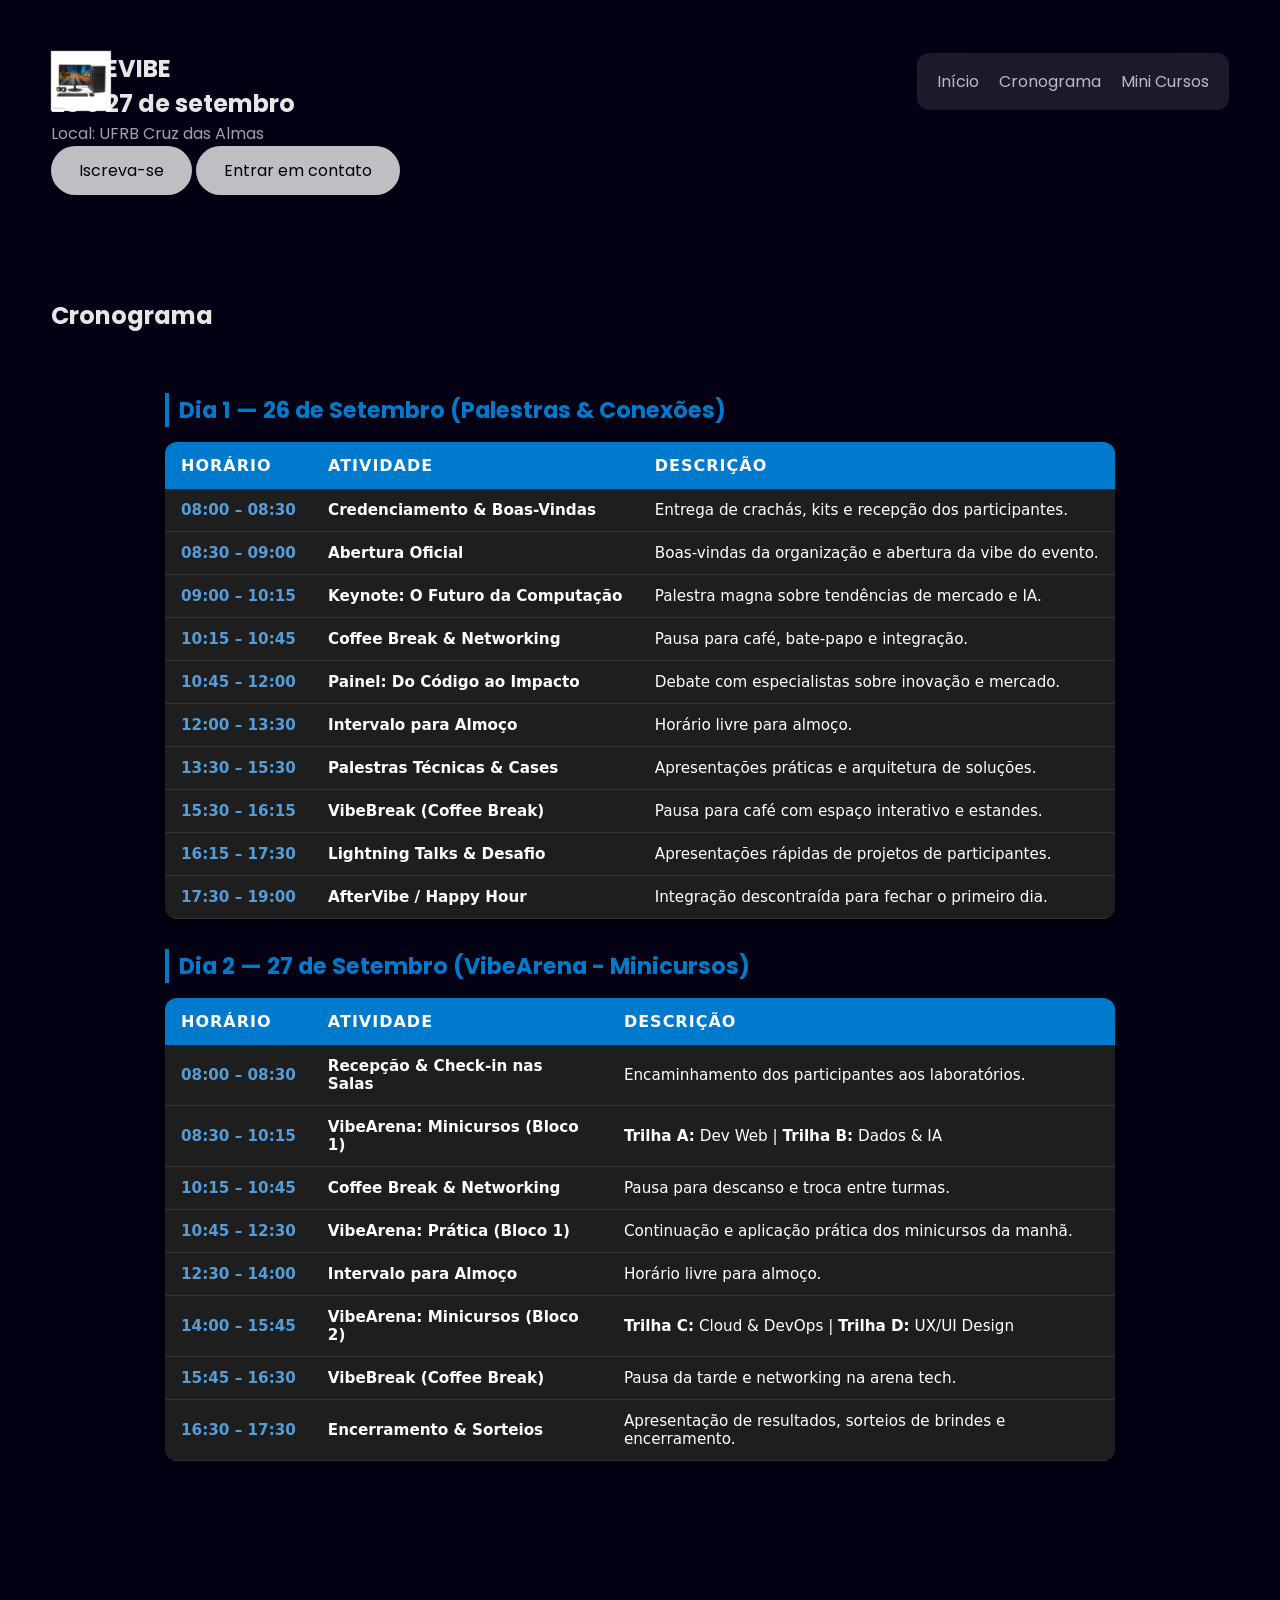
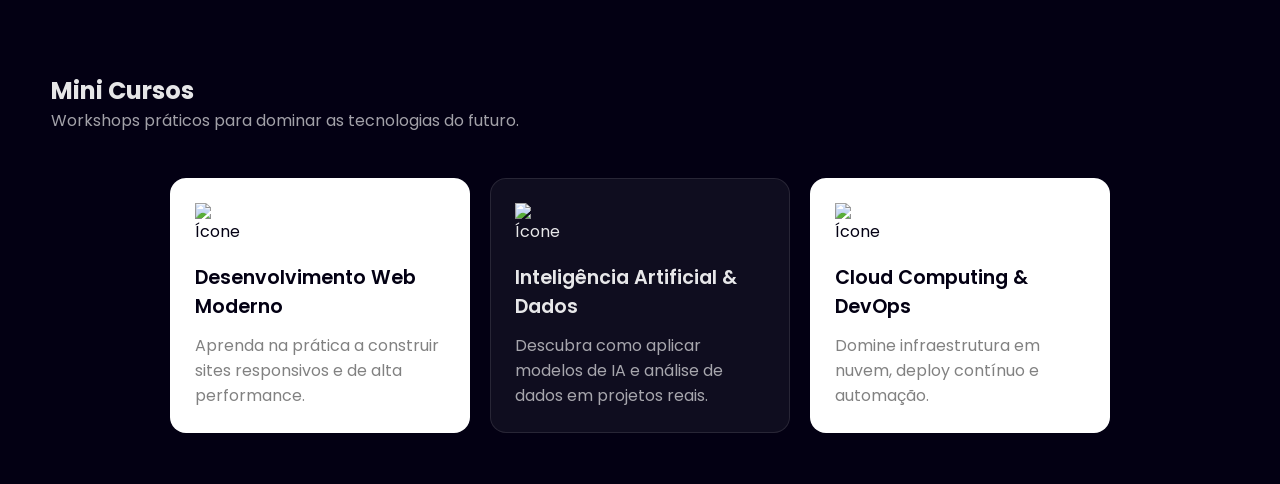
==== index.html @ 98fe429b "13/09" ====
<!DOCTYPE html>
<html lang="pt-BR">

<head>
    <meta charset="UTF-8">
    <meta name="viewport" content="width=device-width, initial-scale=1.0">
    <link rel="stylesheet" href="css/reset.css">
    <link rel="stylesheet" href="css/base.css">
    <link rel="stylesheet" href="css/components.css">
    <link rel="stylesheet" href="style.css">
    <link rel="preconnect" href="https://fonts.googleapis.com">
    <link rel="preconnect" href="https://fonts.gstatic.com" crossorigin>
    <link
        href="https://fonts.googleapis.com/css2?family=Poppins:ital,wght@0,100;0,200;0,300;0,400;0,500;0,600;0,700;0,800;0,900;1,100;1,200;1,300;1,400;1,500;1,600;1,700;1,800;1,900&display=swap"
        rel="stylesheet">
    <title>CodeVibe</title>
</head>

<body>
    <header>
        <img class="logotipo" src="assets/image1.png" alt="Logo do Site" width="70">
        <nav>
            <ul>
                <li><a href="#inicio">Início</a></li>
                <li><a href="#Cronograma">Cronograma</a></li>
                <li><a href="#MiniCursos">Mini Cursos</a></li>
            </ul>
        </nav>
    </header>

    <!-- SEÇÃO 1 -->
    <section class="secao1" id="inicio">
        <h2>CODEVIBE</h2>
        <div class="conteudoPrincipal">
            <h1>26 e 27 de setembro</h1>
            <p>Local: UFRB Cruz das Almas</p>
            <div class="divBotoes">
                <button class="botaoPrimario">Iscreva-se</button>
                <button class="botaoSecundario">Entrar em contato</button>
            </div>
        </div>
    </section>
<!-- SEÇÃO CRONOGRAMA -->
<section class="secao2" id="Cronograma">
  <h2 class="titulosecao">Cronograma</h2>

  <div class="cronograma-container">
    
    <!-- DIA 1 -->
    <h3 class="dia-titulo">Dia 1 — 26 de Setembro (Palestras & Conexões)</h3>
    <div class="tabela-container">
      <table class="tabela-cronograma">
        <thead>
          <tr>
            <th>Horário</th>
            <th>Atividade</th>
            <th>Descrição</th>
          </tr>
        </thead>
        <tbody>
          <tr>
            <td class="horario">08:00 – 08:30</td>
            <td class="destaque">Credenciamento & Boas-Vindas</td>
            <td>Entrega de crachás, kits e recepção dos participantes.</td>
          </tr>
          <tr>
            <td class="horario">08:30 – 09:00</td>
            <td class="destaque">Abertura Oficial</td>
            <td>Boas-vindas da organização e abertura da vibe do evento.</td>
          </tr>
          <tr>
            <td class="horario">09:00 – 10:15</td>
            <td class="destaque">Keynote: O Futuro da Computação</td>
            <td>Palestra magna sobre tendências de mercado e IA.</td>
          </tr>
          <tr class="destaque-break">
            <td class="horario">10:15 – 10:45</td>
            <td class="destaque">Coffee Break & Networking</td>
            <td>Pausa para café, bate-papo e integração.</td>
          </tr>
          <tr>
            <td class="horario">10:45 – 12:00</td>
            <td class="destaque">Painel: Do Código ao Impacto</td>
            <td>Debate com especialistas sobre inovação e mercado.</td>
          </tr>
          <tr>
            <td class="horario">12:00 – 13:30</td>
            <td class="destaque">Intervalo para Almoço</td>
            <td>Horário livre para almoço.</td>
          </tr>
          <tr>
            <td class="horario">13:30 – 15:30</td>
            <td class="destaque">Palestras Técnicas & Cases</td>
            <td>Apresentações práticas e arquitetura de soluções.</td>
          </tr>
          <tr class="destaque-break">
            <td class="horario">15:30 – 16:15</td>
            <td class="destaque">VibeBreak (Coffee Break)</td>
            <td>Pausa para café com espaço interativo e estandes.</td>
          </tr>
          <tr>
            <td class="horario">16:15 – 17:30</td>
            <td class="destaque">Lightning Talks & Desafio</td>
            <td>Apresentações rápidas de projetos de participantes.</td>
          </tr>
          <tr>
            <td class="horario">17:30 – 19:00</td>
            <td class="destaque">AfterVibe / Happy Hour</td>
            <td>Integração descontraída para fechar o primeiro dia.</td>
          </tr>
        </tbody>
      </table>
    </div>

    <!-- DIA 2 -->
    <h3 class="dia-titulo">Dia 2 — 27 de Setembro (VibeArena - Minicursos)</h3>
    <div class="tabela-container">
      <table class="tabela-cronograma">
        <thead>
          <tr>
            <th>Horário</th>
            <th>Atividade</th>
            <th>Descrição</th>
          </tr>
        </thead>
        <tbody>
          <tr>
            <td class="horario">08:00 – 08:30</td>
            <td class="destaque">Recepção & Check-in nas Salas</td>
            <td>Encaminhamento dos participantes aos laboratórios.</td>
          </tr>
          <tr>
            <td class="horario">08:30 – 10:15</td>
            <td class="destaque">VibeArena: Minicursos (Bloco 1)</td>
            <td><strong>Trilha A:</strong> Dev Web | <strong>Trilha B:</strong> Dados & IA</td>
          </tr>
          <tr class="destaque-break">
            <td class="horario">10:15 – 10:45</td>
            <td class="destaque">Coffee Break & Networking</td>
            <td>Pausa para descanso e troca entre turmas.</td>
          </tr>
          <tr>
            <td class="horario">10:45 – 12:30</td>
            <td class="destaque">VibeArena: Prática (Bloco 1)</td>
            <td>Continuação e aplicação prática dos minicursos da manhã.</td>
          </tr>
          <tr>
            <td class="horario">12:30 – 14:00</td>
            <td class="destaque">Intervalo para Almoço</td>
            <td>Horário livre para almoço.</td>
          </tr>
          <tr>
            <td class="horario">14:00 – 15:45</td>
            <td class="destaque">VibeArena: Minicursos (Bloco 2)</td>
            <td><strong>Trilha C:</strong> Cloud & DevOps | <strong>Trilha D:</strong> UX/UI Design</td>
          </tr>
          <tr class="destaque-break">
            <td class="horario">15:45 – 16:30</td>
            <td class="destaque">VibeBreak (Coffee Break)</td>
            <td>Pausa da tarde e networking na arena tech.</td>
          </tr>
          <tr>
            <td class="horario">16:30 – 17:30</td>
            <td class="destaque">Encerramento & Sorteios</td>
            <td>Apresentação de resultados, sorteios de brindes e encerramento.</td>
          </tr>
        </tbody>
      </table>
    </div>

  </div>
</section>

  </div>
  <br>
  <br>
</section>
   <!-- SEÇÃO MINICURSOS (VIBEARENA) -->
<section class="secao2" id="MiniCursos">
  <h2 class="titulosecao">Mini Cursos</h2>
  <p class="subtitulo">Workshops práticos para dominar as tecnologias do futuro.</p>

  <div class="divCards">
    
    <!-- CARD 1 -->
    <div class="card branco">
      <img src="assets/social media 1.png" alt="Ícone">
      <h3>Desenvolvimento Web Moderno</h3>
      <p>Aprenda na prática a construir sites responsivos e de alta performance.</p>
    </div>

    <!-- CARD 2 -->
    <div class="card">
      <img src="assets/social media 2.png" alt="Ícone">
      <h3>Inteligência Artificial & Dados</h3>
      <p>Descubra como aplicar modelos de IA e análise de dados em projetos reais.</p>
    </div>

    <!-- CARD 3 -->
    <div class="card branco">
      <img src="assets/social media 3.png" alt="Ícone">
      <h3>Cloud Computing & DevOps</h3>
      <p>Domine infraestrutura em nuvem, deploy contínuo e automação.</p>
    </div>

  </div>
</section>

</body>

</html>
---- style.css ----
*{
    padding: 0;
    margin: 0;
    box-sizing: border-box;
}

html{
    scroll-behavior: smooth;
}

body{
    background-color: #030013;
    color: rgba(255, 255, 255, 0.9);
    font-family: "Poppins";
}

button {
    display: inline-flex;
    justify-content: center;
    align-items: center;
    padding: 12px 28px; 
    
    font-family: "Poppins", sans-serif;
    font-size: 16px;
    border-radius: 40px;
    border: none;
    outline: none;
    cursor: pointer;
    opacity: .8;
    transition: all .3s;
}

button:hover {
    opacity: 1;
}

p{
    opacity: .7;
}
a{
    color: white;
    opacity: .7;
    transition: all .3s;
    text-decoration: none;

    &:hover{
        opacity: 1;
    }
}

header{
    width: 100%;
    display: flex;
    padding: 4%;
    justify-content: space-between;
    align-items: center;
    position: fixed;
    z-index: 99;
    
    ul{
        display: flex;
        gap: 20px;
        list-style-type: none;
        background-color: rgba(255, 255, 255, 0.1);
        padding: 16px 20px;
        border-radius: 12px;
        backdrop-filter: blur(20px);
    }
}

.logotipo{
    width: 60px;
}

section{
    width: 100%;
    display: flex;
    flex-direction: column;
    padding: 4%;
}

/* ESTILOS DO CRONOGRAMA*/

.cronograma-container {
  width: 100%;
  max-width: 950px;
  margin: 30px auto;
}

.dia-titulo {
  color: #007acc;
  font-size: 1.4rem;
  margin-top: 30px;
  margin-bottom: 15px;
  border-left: 4px solid #007acc;
  padding-left: 10px;
}

.tabela-container {
  width: 100%;
  overflow-x: auto;
  box-shadow: 0 4px 15px rgba(0, 0, 0, 0.4);
  border-radius: 12px;
  margin-bottom: 30px;
}

.tabela-cronograma {
  width: 100%;
  border-collapse: collapse;
  background-color: #1e1e1e;
  color: #ffffff;
  font-family: system-ui, -apple-system, sans-serif;
  text-align: left;
}

.tabela-cronograma th {
  background-color: #007acc;
  color: #ffffff;
  padding: 14px 16px;
  font-size: 1rem;
  text-transform: uppercase;
  letter-spacing: 1px;
}

.tabela-cronograma td {
  padding: 12px 16px;
  border-bottom: 1px solid #333333;
  font-size: 0.95rem;
}

.tabela-cronograma tbody tr:hover {
  background-color: #2a2d2e;
}

.tabela-cronograma .horario {
  font-weight: bold;
  color: #569cd6;
  white-space: nowrap;
}

.tabela-cronograma .destaque {
  font-weight: 600;
}

/* ==========================================
   ESTILOS DOS CARDS (MINICURSOS / VIBEARENA)
   ========================================== */

.subtitulo {
  margin-bottom: 25px;
  font-size: 1rem;
}

.divCards {
  display: flex;
  flex-wrap: wrap;
  gap: 20px;
  justify-content: center;
  margin-top: 20px;
}

/* Card Escuro (padrão) */
.card {
  background-color: rgba(255, 255, 255, 0.05);
  border: 1px solid rgba(255, 255, 255, 0.1);
  border-radius: 16px;
  padding: 24px;
  width: 100%;
  max-width: 300px;
  display: flex;
  flex-direction: column;
  align-items: flex-start;
  gap: 12px;
  transition: transform 0.3s ease, box-shadow 0.3s ease;
}

/* Card Branco (estilo alternado da sua imagem) */
.card.branco {
  background-color: #ffffff;
  color: #030013;
}

.card.branco p {
  color: rgba(0, 0, 0, 0.7);
}

/* Efeito ao passar o mouse */
.card:hover {
  transform: translateY(-5px);
  box-shadow: 0 8px 20px rgba(0, 0, 0, 0.4);
}

.card img {
  width: 48px;
  height: 48px;
  object-fit: contain;
}

.card h3 {
  font-size: 1.2rem;
  font-weight: 600;
}
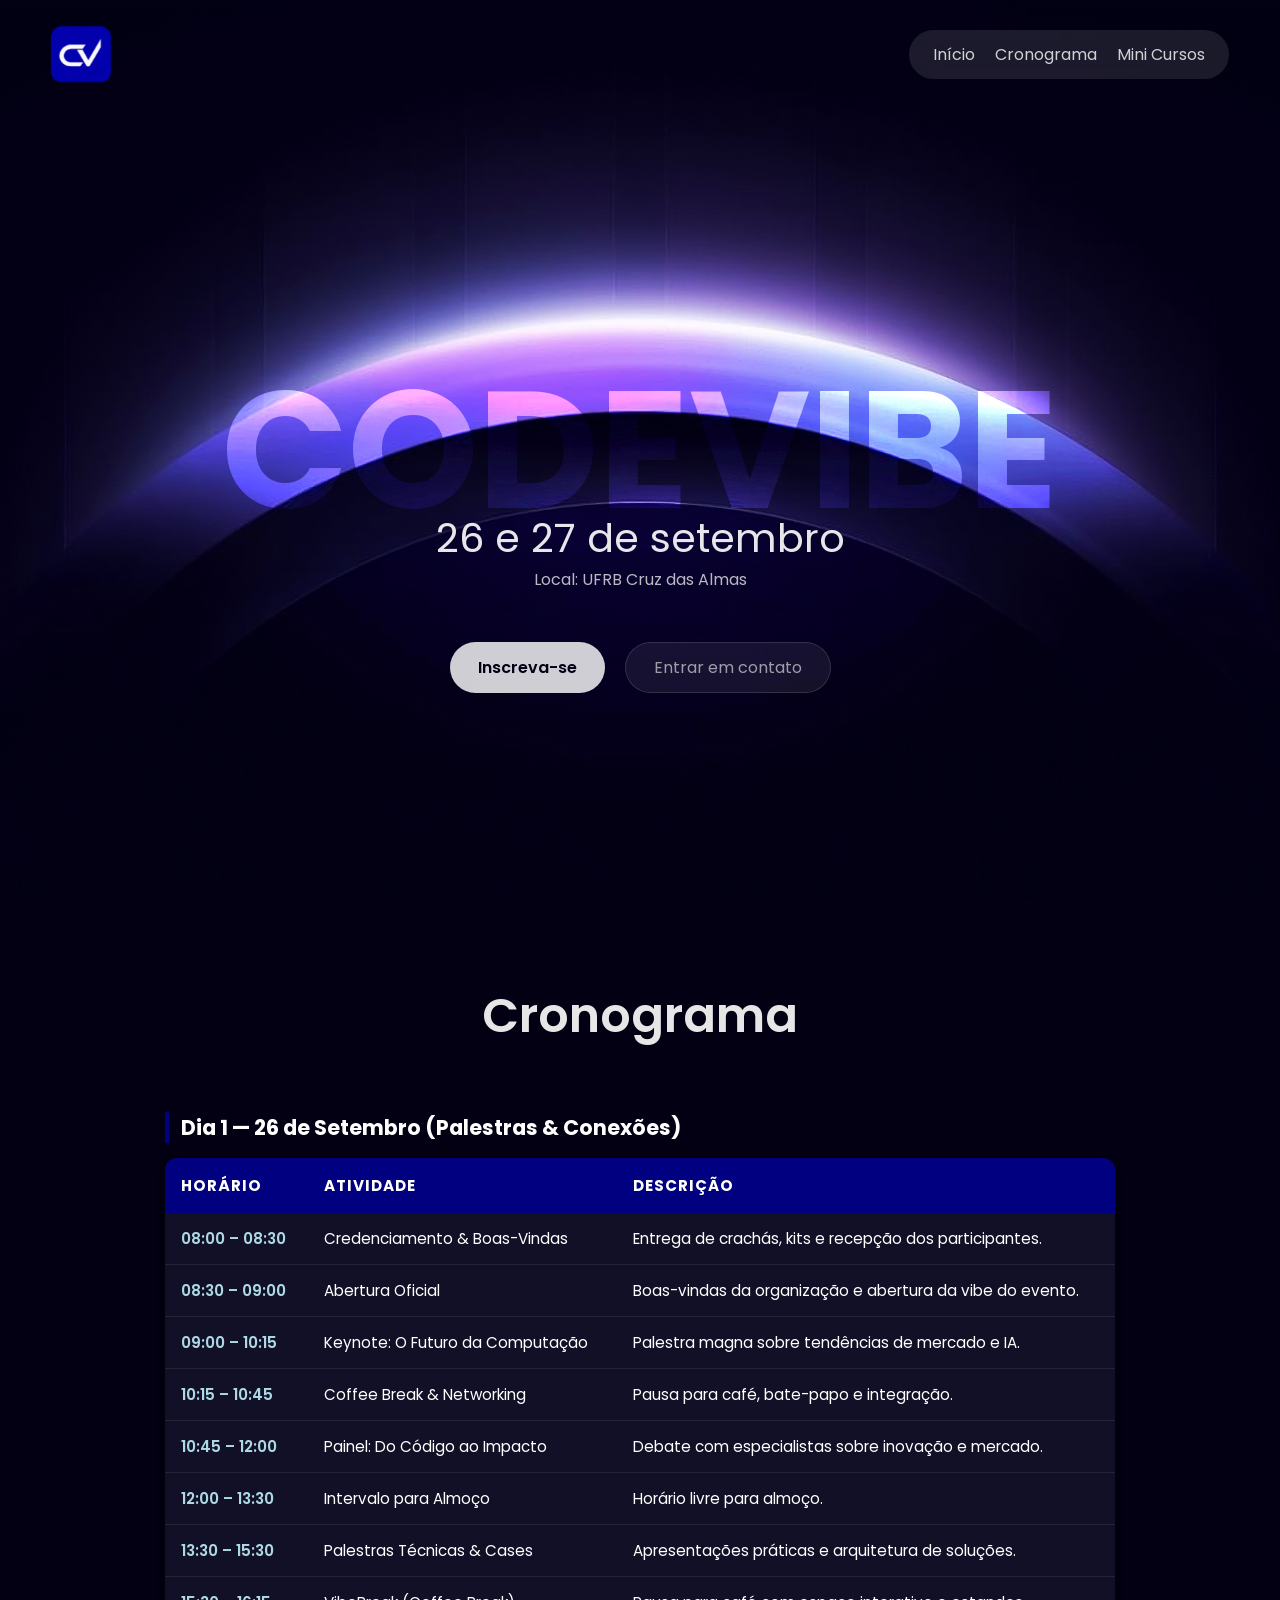
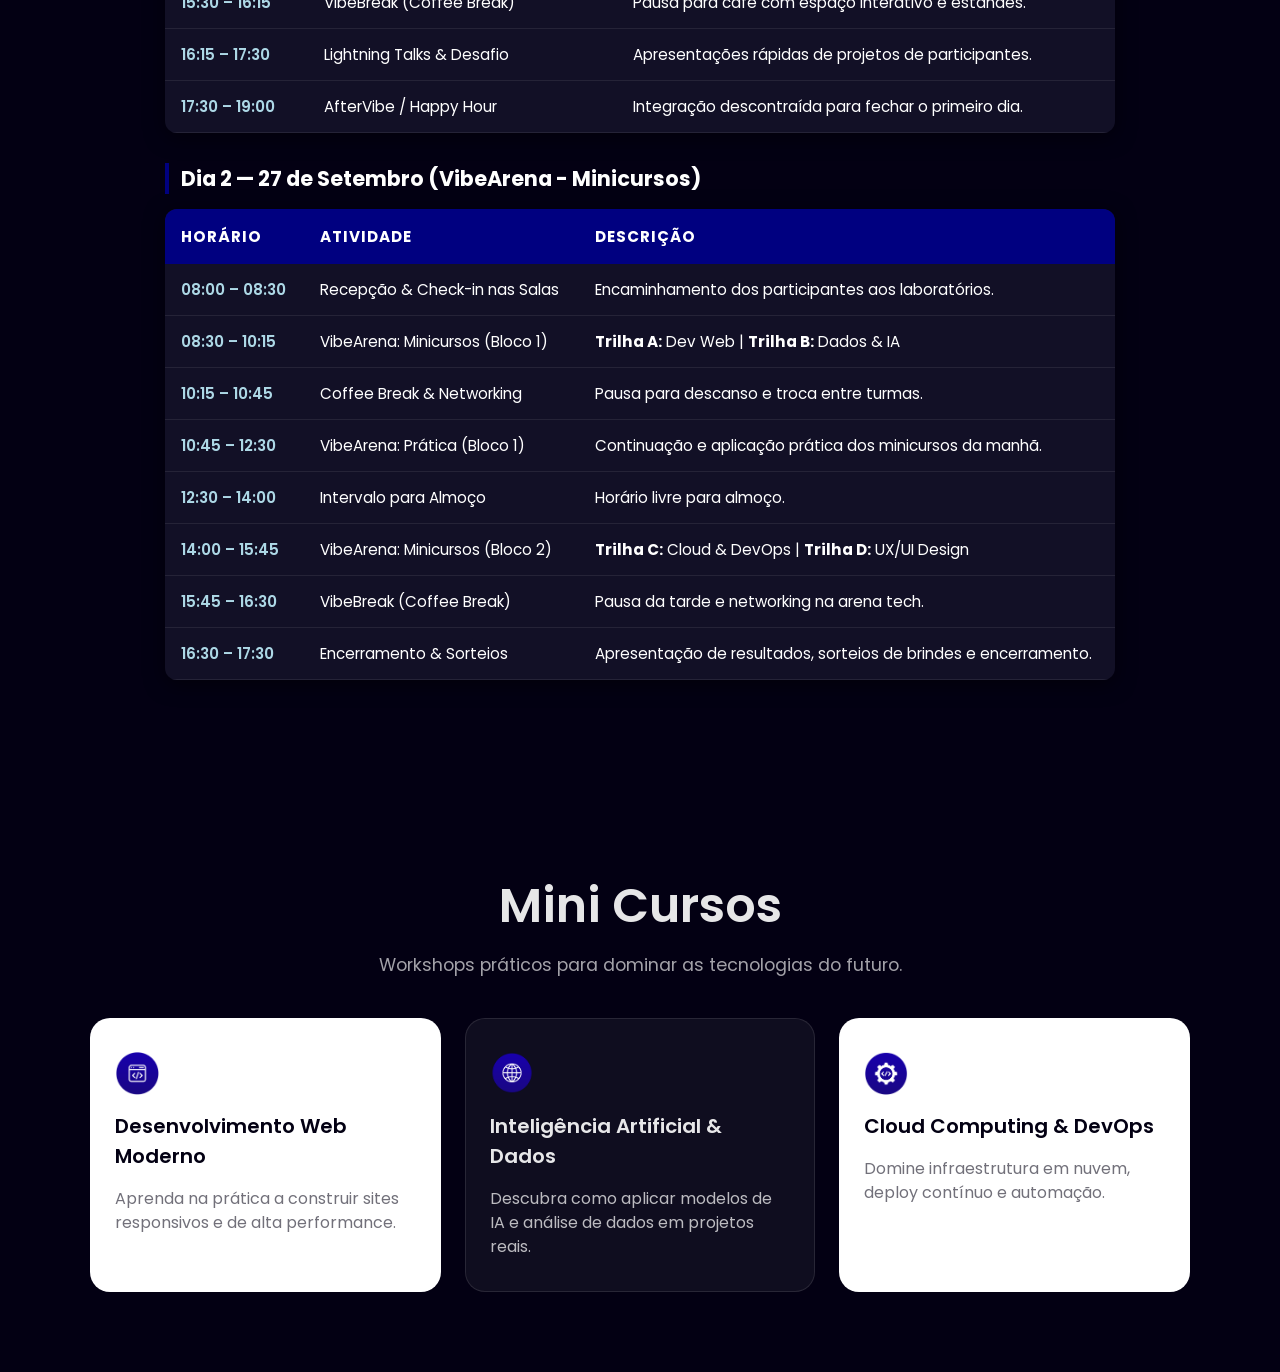
==== commit 9f5a9feb: "15/09" ====
--- a/index.html
+++ b/index.html
@@ -2,210 +2,206 @@
 <html lang="pt-BR">
 
 <head>
-    <meta charset="UTF-8">
-    <meta name="viewport" content="width=device-width, initial-scale=1.0">
-    <link rel="stylesheet" href="css/reset.css">
-    <link rel="stylesheet" href="css/base.css">
-    <link rel="stylesheet" href="css/components.css">
-    <link rel="stylesheet" href="style.css">
-    <link rel="preconnect" href="https://fonts.googleapis.com">
-    <link rel="preconnect" href="https://fonts.gstatic.com" crossorigin>
-    <link
-        href="https://fonts.googleapis.com/css2?family=Poppins:ital,wght@0,100;0,200;0,300;0,400;0,500;0,600;0,700;0,800;0,900;1,100;1,200;1,300;1,400;1,500;1,600;1,700;1,800;1,900&display=swap"
-        rel="stylesheet">
-    <title>CodeVibe</title>
+  <meta charset="UTF-8">
+  <meta name="viewport" content="width=device-width, initial-scale=1.0">
+  <title>CodeVibe</title>
+  
+  <!-- Fontes -->
+  <link rel="preconnect" href="https://fonts.googleapis.com">
+  <link rel="preconnect" href="https://fonts.gstatic.com" crossorigin>
+  <link href="https://fonts.googleapis.com/css2?family=Poppins:wght@300;400;500;600;700&display=swap" rel="stylesheet">
+  
+  <!-- Estilos CSS -->
+  <link rel="stylesheet" href="css/reset.css">
+  <link rel="stylesheet" href="css/base.css">
+  <link rel="stylesheet" href="css/components.css">
+  <link rel="stylesheet" href="style.css">
 </head>
 
 <body>
-    <header>
-        <img class="logotipo" src="assets/image1.png" alt="Logo do Site" width="70">
-        <nav>
-            <ul>
-                <li><a href="#inicio">Início</a></li>
-                <li><a href="#Cronograma">Cronograma</a></li>
-                <li><a href="#MiniCursos">Mini Cursos</a></li>
-            </ul>
-        </nav>
-    </header>
-
-    <!-- SEÇÃO 1 -->
-    <section class="secao1" id="inicio">
-        <h2>CODEVIBE</h2>
-        <div class="conteudoPrincipal">
-            <h1>26 e 27 de setembro</h1>
-            <p>Local: UFRB Cruz das Almas</p>
-            <div class="divBotoes">
-                <button class="botaoPrimario">Iscreva-se</button>
-                <button class="botaoSecundario">Entrar em contato</button>
-            </div>
-        </div>
-    </section>
-<!-- SEÇÃO CRONOGRAMA -->
-<section class="secao2" id="Cronograma">
-  <h2 class="titulosecao">Cronograma</h2>
-
-  <div class="cronograma-container">
-    
-    <!-- DIA 1 -->
-    <h3 class="dia-titulo">Dia 1 — 26 de Setembro (Palestras & Conexões)</h3>
-    <div class="tabela-container">
-      <table class="tabela-cronograma">
-        <thead>
-          <tr>
-            <th>Horário</th>
-            <th>Atividade</th>
-            <th>Descrição</th>
-          </tr>
-        </thead>
-        <tbody>
-          <tr>
-            <td class="horario">08:00 – 08:30</td>
-            <td class="destaque">Credenciamento & Boas-Vindas</td>
-            <td>Entrega de crachás, kits e recepção dos participantes.</td>
-          </tr>
-          <tr>
-            <td class="horario">08:30 – 09:00</td>
-            <td class="destaque">Abertura Oficial</td>
-            <td>Boas-vindas da organização e abertura da vibe do evento.</td>
-          </tr>
-          <tr>
-            <td class="horario">09:00 – 10:15</td>
-            <td class="destaque">Keynote: O Futuro da Computação</td>
-            <td>Palestra magna sobre tendências de mercado e IA.</td>
-          </tr>
-          <tr class="destaque-break">
-            <td class="horario">10:15 – 10:45</td>
-            <td class="destaque">Coffee Break & Networking</td>
-            <td>Pausa para café, bate-papo e integração.</td>
-          </tr>
-          <tr>
-            <td class="horario">10:45 – 12:00</td>
-            <td class="destaque">Painel: Do Código ao Impacto</td>
-            <td>Debate com especialistas sobre inovação e mercado.</td>
-          </tr>
-          <tr>
-            <td class="horario">12:00 – 13:30</td>
-            <td class="destaque">Intervalo para Almoço</td>
-            <td>Horário livre para almoço.</td>
-          </tr>
-          <tr>
-            <td class="horario">13:30 – 15:30</td>
-            <td class="destaque">Palestras Técnicas & Cases</td>
-            <td>Apresentações práticas e arquitetura de soluções.</td>
-          </tr>
-          <tr class="destaque-break">
-            <td class="horario">15:30 – 16:15</td>
-            <td class="destaque">VibeBreak (Coffee Break)</td>
-            <td>Pausa para café com espaço interativo e estandes.</td>
-          </tr>
-          <tr>
-            <td class="horario">16:15 – 17:30</td>
-            <td class="destaque">Lightning Talks & Desafio</td>
-            <td>Apresentações rápidas de projetos de participantes.</td>
-          </tr>
-          <tr>
-            <td class="horario">17:30 – 19:00</td>
-            <td class="destaque">AfterVibe / Happy Hour</td>
-            <td>Integração descontraída para fechar o primeiro dia.</td>
-          </tr>
-        </tbody>
-      </table>
+  <header>
+    <img class="logotipo" src="assets/logo.png" alt="Logo do Site">
+    <nav>
+      <ul>
+        <li><a href="#inicio">Início</a></li>
+        <li><a href="#Cronograma">Cronograma</a></li>
+        <li><a href="#MiniCursos">Mini Cursos</a></li>
+      </ul>
+    </nav>
+  </header>
+
+  <!-- SEÇÃO 1: HERO -->
+  <section class="secao1" id="inicio">
+    <h2>CODEVIBE</h2>
+    <div class="conteudoPrincipal">
+      <h1>26 e 27 de setembro</h1>
+      <p>Local: UFRB Cruz das Almas</p>
+      <div class="divBotoes">
+        <button class="botaoPrimario">Inscreva-se</button>
+        <a href="https://wa.me/5575981817921?text=Ol%C3%A1%2C%20quero%20saber%20mais%20informa%C3%A7%C3%B5es%20do%20evento%20CodeVibe." target="_blank">
+  <button class="botaoSecundario">Entrar em contato</button>
+</a>
+      </div>
     </div>
-
-    <!-- DIA 2 -->
-    <h3 class="dia-titulo">Dia 2 — 27 de Setembro (VibeArena - Minicursos)</h3>
-    <div class="tabela-container">
-      <table class="tabela-cronograma">
-        <thead>
-          <tr>
-            <th>Horário</th>
-            <th>Atividade</th>
-            <th>Descrição</th>
-          </tr>
-        </thead>
-        <tbody>
-          <tr>
-            <td class="horario">08:00 – 08:30</td>
-            <td class="destaque">Recepção & Check-in nas Salas</td>
-            <td>Encaminhamento dos participantes aos laboratórios.</td>
-          </tr>
-          <tr>
-            <td class="horario">08:30 – 10:15</td>
-            <td class="destaque">VibeArena: Minicursos (Bloco 1)</td>
-            <td><strong>Trilha A:</strong> Dev Web | <strong>Trilha B:</strong> Dados & IA</td>
-          </tr>
-          <tr class="destaque-break">
-            <td class="horario">10:15 – 10:45</td>
-            <td class="destaque">Coffee Break & Networking</td>
-            <td>Pausa para descanso e troca entre turmas.</td>
-          </tr>
-          <tr>
-            <td class="horario">10:45 – 12:30</td>
-            <td class="destaque">VibeArena: Prática (Bloco 1)</td>
-            <td>Continuação e aplicação prática dos minicursos da manhã.</td>
-          </tr>
-          <tr>
-            <td class="horario">12:30 – 14:00</td>
-            <td class="destaque">Intervalo para Almoço</td>
-            <td>Horário livre para almoço.</td>
-          </tr>
-          <tr>
-            <td class="horario">14:00 – 15:45</td>
-            <td class="destaque">VibeArena: Minicursos (Bloco 2)</td>
-            <td><strong>Trilha C:</strong> Cloud & DevOps | <strong>Trilha D:</strong> UX/UI Design</td>
-          </tr>
-          <tr class="destaque-break">
-            <td class="horario">15:45 – 16:30</td>
-            <td class="destaque">VibeBreak (Coffee Break)</td>
-            <td>Pausa da tarde e networking na arena tech.</td>
-          </tr>
-          <tr>
-            <td class="horario">16:30 – 17:30</td>
-            <td class="destaque">Encerramento & Sorteios</td>
-            <td>Apresentação de resultados, sorteios de brindes e encerramento.</td>
-          </tr>
-        </tbody>
-      </table>
+  </section>
+
+  <!-- SEÇÃO 2: CRONOGRAMA -->
+  <section class="secao2" id="Cronograma">
+    <h2 class="titulosecao">Cronograma</h2>
+
+    <div class="cronograma-container">
+      <!-- DIA 1 -->
+      <h3 class="dia-titulo">Dia 1 — 26 de Setembro (Palestras & Conexões)</h3>
+      <div class="tabela-container">
+        <table class="tabela-cronograma">
+          <thead>
+            <tr>
+              <th>Horário</th>
+              <th>Atividade</th>
+              <th>Descrição</th>
+            </tr>
+          </thead>
+          <tbody>
+            <tr>
+              <td class="horario">08:00 – 08:30</td>
+              <td class="destaque">Credenciamento & Boas-Vindas</td>
+              <td>Entrega de crachás, kits e recepção dos participantes.</td>
+            </tr>
+            <tr>
+              <td class="horario">08:30 – 09:00</td>
+              <td class="destaque">Abertura Oficial</td>
+              <td>Boas-vindas da organização e abertura da vibe do evento.</td>
+            </tr>
+            <tr>
+              <td class="horario">09:00 – 10:15</td>
+              <td class="destaque">Keynote: O Futuro da Computação</td>
+              <td>Palestra magna sobre tendências de mercado e IA.</td>
+            </tr>
+            <tr class="destaque-break">
+              <td class="horario">10:15 – 10:45</td>
+              <td class="destaque">Coffee Break & Networking</td>
+              <td>Pausa para café, bate-papo e integração.</td>
+            </tr>
+            <tr>
+              <td class="horario">10:45 – 12:00</td>
+              <td class="destaque">Painel: Do Código ao Impacto</td>
+              <td>Debate com especialistas sobre inovação e mercado.</td>
+            </tr>
+            <tr>
+              <td class="horario">12:00 – 13:30</td>
+              <td class="destaque">Intervalo para Almoço</td>
+              <td>Horário livre para almoço.</td>
+            </tr>
+            <tr>
+              <td class="horario">13:30 – 15:30</td>
+              <td class="destaque">Palestras Técnicas & Cases</td>
+              <td>Apresentações práticas e arquitetura de soluções.</td>
+            </tr>
+            <tr class="destaque-break">
+              <td class="horario">15:30 – 16:15</td>
+              <td class="destaque">VibeBreak (Coffee Break)</td>
+              <td>Pausa para café com espaço interativo e estandes.</td>
+            </tr>
+            <tr>
+              <td class="horario">16:15 – 17:30</td>
+              <td class="destaque">Lightning Talks & Desafio</td>
+              <td>Apresentações rápidas de projetos de participantes.</td>
+            </tr>
+            <tr>
+              <td class="horario">17:30 – 19:00</td>
+              <td class="destaque">AfterVibe / Happy Hour</td>
+              <td>Integração descontraída para fechar o primeiro dia.</td>
+            </tr>
+          </tbody>
+        </table>
+      </div>
+
+      <!-- DIA 2 -->
+      <h3 class="dia-titulo">Dia 2 — 27 de Setembro (VibeArena - Minicursos)</h3>
+      <div class="tabela-container">
+        <table class="tabela-cronograma">
+          <thead>
+            <tr>
+              <th>Horário</th>
+              <th>Atividade</th>
+              <th>Descrição</th>
+            </tr>
+          </thead>
+          <tbody>
+            <tr>
+              <td class="horario">08:00 – 08:30</td>
+              <td class="destaque">Recepção & Check-in nas Salas</td>
+              <td>Encaminhamento dos participantes aos laboratórios.</td>
+            </tr>
+            <tr>
+              <td class="horario">08:30 – 10:15</td>
+              <td class="destaque">VibeArena: Minicursos (Bloco 1)</td>
+              <td><strong>Trilha A:</strong> Dev Web | <strong>Trilha B:</strong> Dados & IA</td>
+            </tr>
+            <tr class="destaque-break">
+              <td class="horario">10:15 – 10:45</td>
+              <td class="destaque">Coffee Break & Networking</td>
+              <td>Pausa para descanso e troca entre turmas.</td>
+            </tr>
+            <tr>
+              <td class="horario">10:45 – 12:30</td>
+              <td class="destaque">VibeArena: Prática (Bloco 1)</td>
+              <td>Continuação e aplicação prática dos minicursos da manhã.</td>
+            </tr>
+            <tr>
+              <td class="horario">12:30 – 14:00</td>
+              <td class="destaque">Intervalo para Almoço</td>
+              <td>Horário livre para almoço.</td>
+            </tr>
+            <tr>
+              <td class="horario">14:00 – 15:45</td>
+              <td class="destaque">VibeArena: Minicursos (Bloco 2)</td>
+              <td><strong>Trilha C:</strong> Cloud & DevOps | <strong>Trilha D:</strong> UX/UI Design</td>
+            </tr>
+            <tr class="destaque-break">
+              <td class="horario">15:45 – 16:30</td>
+              <td class="destaque">VibeBreak (Coffee Break)</td>
+              <td>Pausa da tarde e networking na arena tech.</td>
+            </tr>
+            <tr>
+              <td class="horario">16:30 – 17:30</td>
+              <td class="destaque">Encerramento & Sorteios</td>
+              <td>Apresentação de resultados, sorteios de brindes e encerramento.</td>
+            </tr>
+          </tbody>
+        </table>
+      </div>
     </div>
-
-  </div>
-</section>
-
-  </div>
-  <br>
-  <br>
-</section>
-   <!-- SEÇÃO MINICURSOS (VIBEARENA) -->
-<section class="secao2" id="MiniCursos">
-  <h2 class="titulosecao">Mini Cursos</h2>
-  <p class="subtitulo">Workshops práticos para dominar as tecnologias do futuro.</p>
-
-  <div class="divCards">
-    
-    <!-- CARD 1 -->
-    <div class="card branco">
-      <img src="assets/social media 1.png" alt="Ícone">
-      <h3>Desenvolvimento Web Moderno</h3>
-      <p>Aprenda na prática a construir sites responsivos e de alta performance.</p>
+  </section>
+
+  <!-- SEÇÃO 3: MINICURSOS (VIBEARENA) -->
+  <section class="secao2" id="MiniCursos">
+    <h2 class="titulosecao">Mini Cursos</h2>
+    <p class="subtitulo">Workshops práticos para dominar as tecnologias do futuro.</p>
+
+    <div class="divCards">
+      <!-- CARD 1 -->
+      <div class="card branco">
+        <img src="assets/minicurso1.png" alt="Ícone">
+        <h3>Desenvolvimento Web Moderno</h3>
+        <p>Aprenda na prática a construir sites responsivos e de alta performance.</p>
+      </div>
+
+      <!-- CARD 2 -->
+      <div class="card">
+        <img src="assets/minicurso2.png" alt="Ícone">
+        <h3>Inteligência Artificial & Dados</h3>
+        <p>Descubra como aplicar modelos de IA e análise de dados em projetos reais.</p>
+      </div>
+
+      <!-- CARD 3 -->
+      <div class="card branco">
+        <img src="assets/minicurso3.png" alt="Ícone">
+        <h3>Cloud Computing & DevOps</h3>
+        <p>Domine infraestrutura em nuvem, deploy contínuo e automação.</p>
+      </div>
     </div>
-
-    <!-- CARD 2 -->
-    <div class="card">
-      <img src="assets/social media 2.png" alt="Ícone">
-      <h3>Inteligência Artificial & Dados</h3>
-      <p>Descubra como aplicar modelos de IA e análise de dados em projetos reais.</p>
-    </div>
-
-    <!-- CARD 3 -->
-    <div class="card branco">
-      <img src="assets/social media 3.png" alt="Ícone">
-      <h3>Cloud Computing & DevOps</h3>
-      <p>Domine infraestrutura em nuvem, deploy contínuo e automação.</p>
-    </div>
-
-  </div>
-</section>
+  </section>
 
 </body>
-
 </html>
--- a/style.css
+++ b/style.css
@@ -1,203 +1,286 @@
-*{
-    padding: 0;
-    margin: 0;
-    box-sizing: border-box;
-}
-
-html{
-    scroll-behavior: smooth;
-}
-
-body{
-    background-color: #030013;
-    color: rgba(255, 255, 255, 0.9);
-    font-family: "Poppins";
-}
-
+/* ==========================================
+   1. RESET & GLOBAIS
+   ========================================== */
+* {
+  padding: 0;
+  margin: 0;
+  box-sizing: border-box;
+}
+
+html {
+  scroll-behavior: smooth;
+}
+
+body {
+  background-color: #030013;
+  color: rgba(255, 255, 255, 0.9);
+  font-family: 'Poppins', sans-serif;
+}
+
+p {
+  opacity: 0.8;
+  line-height: 1.5;
+}
+
+a {
+  color: #ffffff;
+  opacity: 0.8;
+  transition: opacity 0.3s ease;
+  text-decoration: none;
+}
+
+a:hover {
+  opacity: 1;
+}
+
+/* ==========================================
+   2. HEADER & NAVEGAÇÃO
+   ========================================== */
+header {
+  width: 100%;
+  display: flex;
+  padding: 2% 4%;
+  justify-content: space-between;
+  align-items: center;
+  position: fixed;
+  top: 0;
+  left: 0;
+  z-index: 99;
+}
+
+header ul {
+  display: flex;
+  gap: 20px;
+  list-style-type: none;
+  background-color: rgba(255, 255, 255, 0.1);
+  padding: 12px 24px;
+  border-radius: 40px;
+  backdrop-filter: blur(20px);
+}
+
+.logotipo {
+  width: 60px;
+  height: auto;
+}
+
+/* ==========================================
+   3. BOTÕES
+   ========================================== */
 button {
-    display: inline-flex;
-    justify-content: center;
-    align-items: center;
-    padding: 12px 28px; 
-    
-    font-family: "Poppins", sans-serif;
-    font-size: 16px;
-    border-radius: 40px;
-    border: none;
-    outline: none;
-    cursor: pointer;
-    opacity: .8;
-    transition: all .3s;
+  display: inline-flex;
+  justify-content: center;
+  align-items: center;
+  padding: 12px 28px;
+  font-family: 'Poppins', sans-serif;
+  font-size: 16px;
+  border-radius: 40px;
+  border: none;
+  outline: none;
+  cursor: pointer;
+  opacity: 0.85;
+  transition: all 0.3s ease;
 }
 
 button:hover {
-    opacity: 1;
-}
-
-p{
-    opacity: .7;
-}
-a{
-    color: white;
-    opacity: .7;
-    transition: all .3s;
-    text-decoration: none;
-
-    &:hover{
-        opacity: 1;
-    }
-}
-
-header{
-    width: 100%;
-    display: flex;
-    padding: 4%;
-    justify-content: space-between;
-    align-items: center;
-    position: fixed;
-    z-index: 99;
-    
-    ul{
-        display: flex;
-        gap: 20px;
-        list-style-type: none;
-        background-color: rgba(255, 255, 255, 0.1);
-        padding: 16px 20px;
-        border-radius: 12px;
-        backdrop-filter: blur(20px);
-    }
-}
-
-.logotipo{
-    width: 60px;
-}
-
-section{
-    width: 100%;
-    display: flex;
-    flex-direction: column;
-    padding: 4%;
-}
-
-/* ESTILOS DO CRONOGRAMA*/
-
-.cronograma-container {
-  width: 100%;
-  max-width: 950px;
-  margin: 30px auto;
-}
-
-.dia-titulo {
-  color: #007acc;
-  font-size: 1.4rem;
-  margin-top: 30px;
-  margin-bottom: 15px;
-  border-left: 4px solid #007acc;
-  padding-left: 10px;
-}
-
-.tabela-container {
-  width: 100%;
-  overflow-x: auto;
-  box-shadow: 0 4px 15px rgba(0, 0, 0, 0.4);
-  border-radius: 12px;
-  margin-bottom: 30px;
-}
-
-.tabela-cronograma {
-  width: 100%;
-  border-collapse: collapse;
-  background-color: #1e1e1e;
-  color: #ffffff;
-  font-family: system-ui, -apple-system, sans-serif;
-  text-align: left;
-}
-
-.tabela-cronograma th {
-  background-color: #007acc;
-  color: #ffffff;
-  padding: 14px 16px;
-  font-size: 1rem;
-  text-transform: uppercase;
-  letter-spacing: 1px;
-}
-
-.tabela-cronograma td {
-  padding: 12px 16px;
-  border-bottom: 1px solid #333333;
-  font-size: 0.95rem;
-}
-
-.tabela-cronograma tbody tr:hover {
-  background-color: #2a2d2e;
-}
-
-.tabela-cronograma .horario {
-  font-weight: bold;
-  color: #569cd6;
-  white-space: nowrap;
-}
-
-.tabela-cronograma .destaque {
-  font-weight: 600;
-}
-
-/* ==========================================
-   ESTILOS DOS CARDS (MINICURSOS / VIBEARENA)
-   ========================================== */
+  opacity: 1;
+  transform: translateY(-2px);
+}
+
+.botaoPrimario {
+  background-color: rgba(255, 255, 255, 0.95);
+  color: #030013;
+  font-weight: 600;
+}
+
+.botaoSecundario {
+  background-color: rgba(255, 255, 255, 0.1);
+  color: rgba(255, 255, 255, 0.9);
+  border: 1px solid rgba(255, 255, 255, 0.2);
+}
+
+/* ==========================================
+   4. SEÇÃO HERO (INÍCIO)
+   ========================================== */
+section {
+  width: 100%;
+  display: flex;
+  flex-direction: column;
+  padding: 4%;
+}
+
+.secao1 {
+  background-image: url("assets/fundo1.png");
+  background-size: cover;
+  background-position: center;
+  height: 100vh;
+  justify-content: center;
+  align-items: center;
+  position: relative;
+}
+
+.secao1 h2 {
+  font-size: 13vw;
+  color: rgb(119, 119, 119);
+  mix-blend-mode: color-dodge;
+  position: absolute;
+  z-index: 1;
+  user-select: none;
+}
+
+.conteudoPrincipal {
+  display: flex;
+  flex-direction: column;
+  align-items: center;
+  justify-content: center;
+  z-index: 2;
+  margin-top: 300px;
+}
+
+.conteudoPrincipal h1 {
+  text-align: center;
+  font-size: 40px;
+  font-weight: 400;
+}
+
+.conteudoPrincipal .divBotoes {
+  display: flex;
+  justify-content: center;
+  gap: 20px;
+  margin-top: 50px;
+}
+
+/* ==========================================
+   5. SEÇÕES GERAIS E MINICURSOS (CARDS)
+   ========================================== */
+.secao2 {
+  display: flex;
+  flex-direction: column;
+  align-items: center;
+  padding: 80px 4%;
+  width: 100%;
+}
+
+.titulosecao {
+  font-size: 48px;
+  font-weight: 600;
+  text-align: center;
+  margin-bottom: 10px;
+}
 
 .subtitulo {
-  margin-bottom: 25px;
-  font-size: 1rem;
-}
-
+  margin-bottom: 40px;
+  font-size: 1.1rem;
+  text-align: center;
+  opacity: 0.7;
+}
+
+/* Grid responsivo dos cards */
 .divCards {
-  display: flex;
-  flex-wrap: wrap;
-  gap: 20px;
-  justify-content: center;
-  margin-top: 20px;
-}
-
-/* Card Escuro (padrão) */
+  display: grid;
+  grid-template-columns: repeat(auto-fit, minmax(280px, 1fr));
+  gap: 24px;
+  max-width: 1100px;
+  width: 100%;
+  margin: 0 auto;
+}
+
+/* Card Escuro */
 .card {
   background-color: rgba(255, 255, 255, 0.05);
   border: 1px solid rgba(255, 255, 255, 0.1);
-  border-radius: 16px;
-  padding: 24px;
-  width: 100%;
-  max-width: 300px;
+  border-radius: 20px;
+  padding: 32px 24px;
   display: flex;
   flex-direction: column;
   align-items: flex-start;
-  gap: 12px;
+  text-align: left;
+  gap: 16px;
+  width: 100%;
   transition: transform 0.3s ease, box-shadow 0.3s ease;
 }
 
-/* Card Branco (estilo alternado da sua imagem) */
+/* Card Branco */
 .card.branco {
   background-color: #ffffff;
   color: #030013;
 }
 
 .card.branco p {
-  color: rgba(0, 0, 0, 0.7);
-}
-
-/* Efeito ao passar o mouse */
+  color: rgba(3, 0, 19, 0.7);
+}
+
 .card:hover {
-  transform: translateY(-5px);
-  box-shadow: 0 8px 20px rgba(0, 0, 0, 0.4);
+  transform: translateY(-6px);
+  box-shadow: 0 10px 25px rgba(0, 0, 0, 0.5);
 }
 
 .card img {
-  width: 48px;
-  height: 48px;
+  width: 44px;
+  height: 44px;
   object-fit: contain;
 }
 
 .card h3 {
-  font-size: 1.2rem;
-  font-weight: 600;
-}
-
+  font-size: 20px;
+  font-weight: 600;
+  margin: 0;
+}
+
+/* ==========================================
+   6. CRONOGRAMA (TABELAS)
+   ========================================== */
+.cronograma-container {
+  width: 100%;
+  max-width: 950px;
+  margin: 20px auto 0;
+}
+
+.dia-titulo {
+  color: white;
+  font-size: 1.3rem;
+  margin-top: 30px;
+  margin-bottom: 15px;
+  border-left: 4px solid navy;
+  padding-left: 12px;
+}
+
+.tabela-container {
+  width: 100%;
+  overflow-x: auto;
+  box-shadow: 0 4px 20px rgba(0, 0, 0, 0.5);
+  border-radius: 12px;
+  margin-bottom: 30px;
+}
+
+.tabela-cronograma {
+  width: 100%;
+  border-collapse: collapse;
+  background-color: #121026;
+  color: #ffffff;
+  text-align: left;
+}
+
+.tabela-cronograma th {
+  background-color: navy;
+  color: #ffffff;
+  padding: 16px;
+  font-size: 0.95rem;
+  text-transform: uppercase;
+  letter-spacing: 1px;
+}
+
+.tabela-cronograma td {
+  padding: 14px 16px;
+  border-bottom: 1px solid rgba(255, 255, 255, 0.08);
+  font-size: 0.95rem;
+}
+
+.tabela-cronograma tbody tr:hover {
+  background-color: rgba(255, 255, 255, 0.05);
+}
+
+.tabela-cronograma .horario {
+  font-weight: 600;
+  color: lightblue;
+  white-space: nowrap;
+}
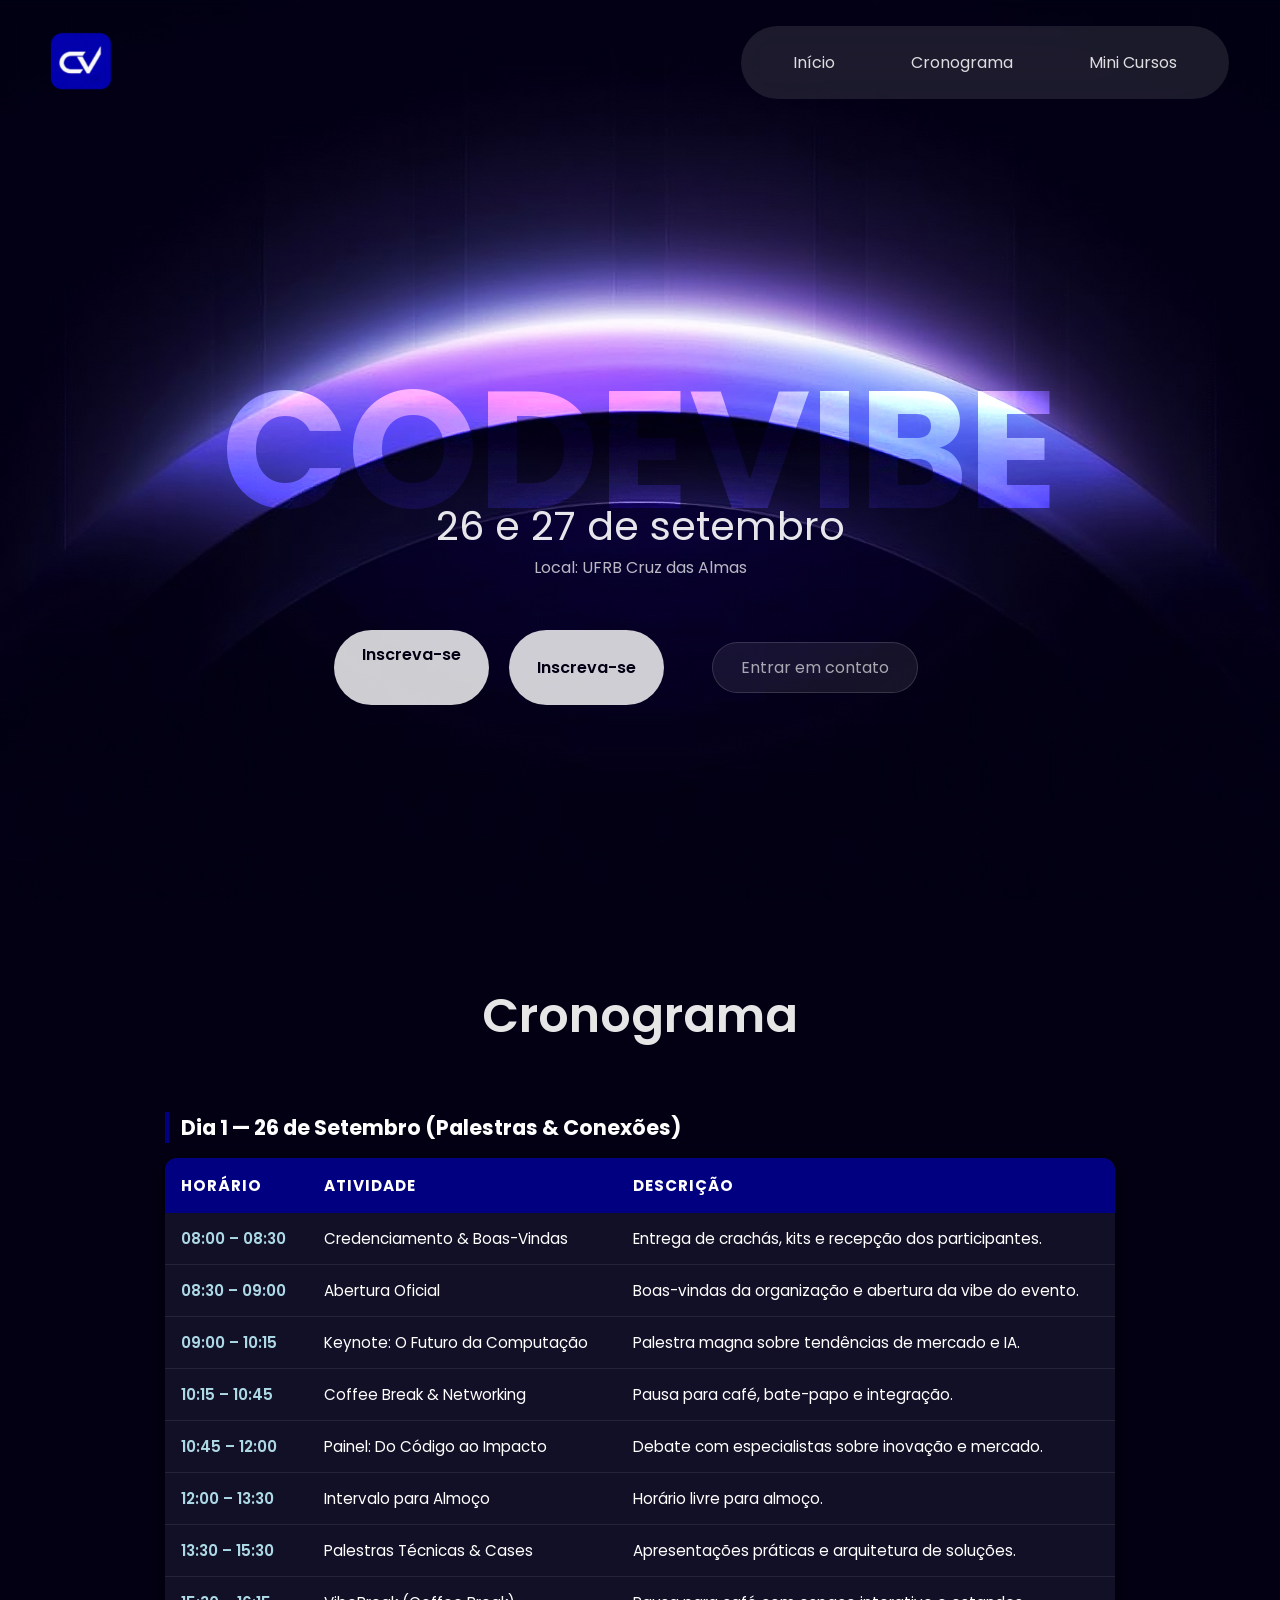
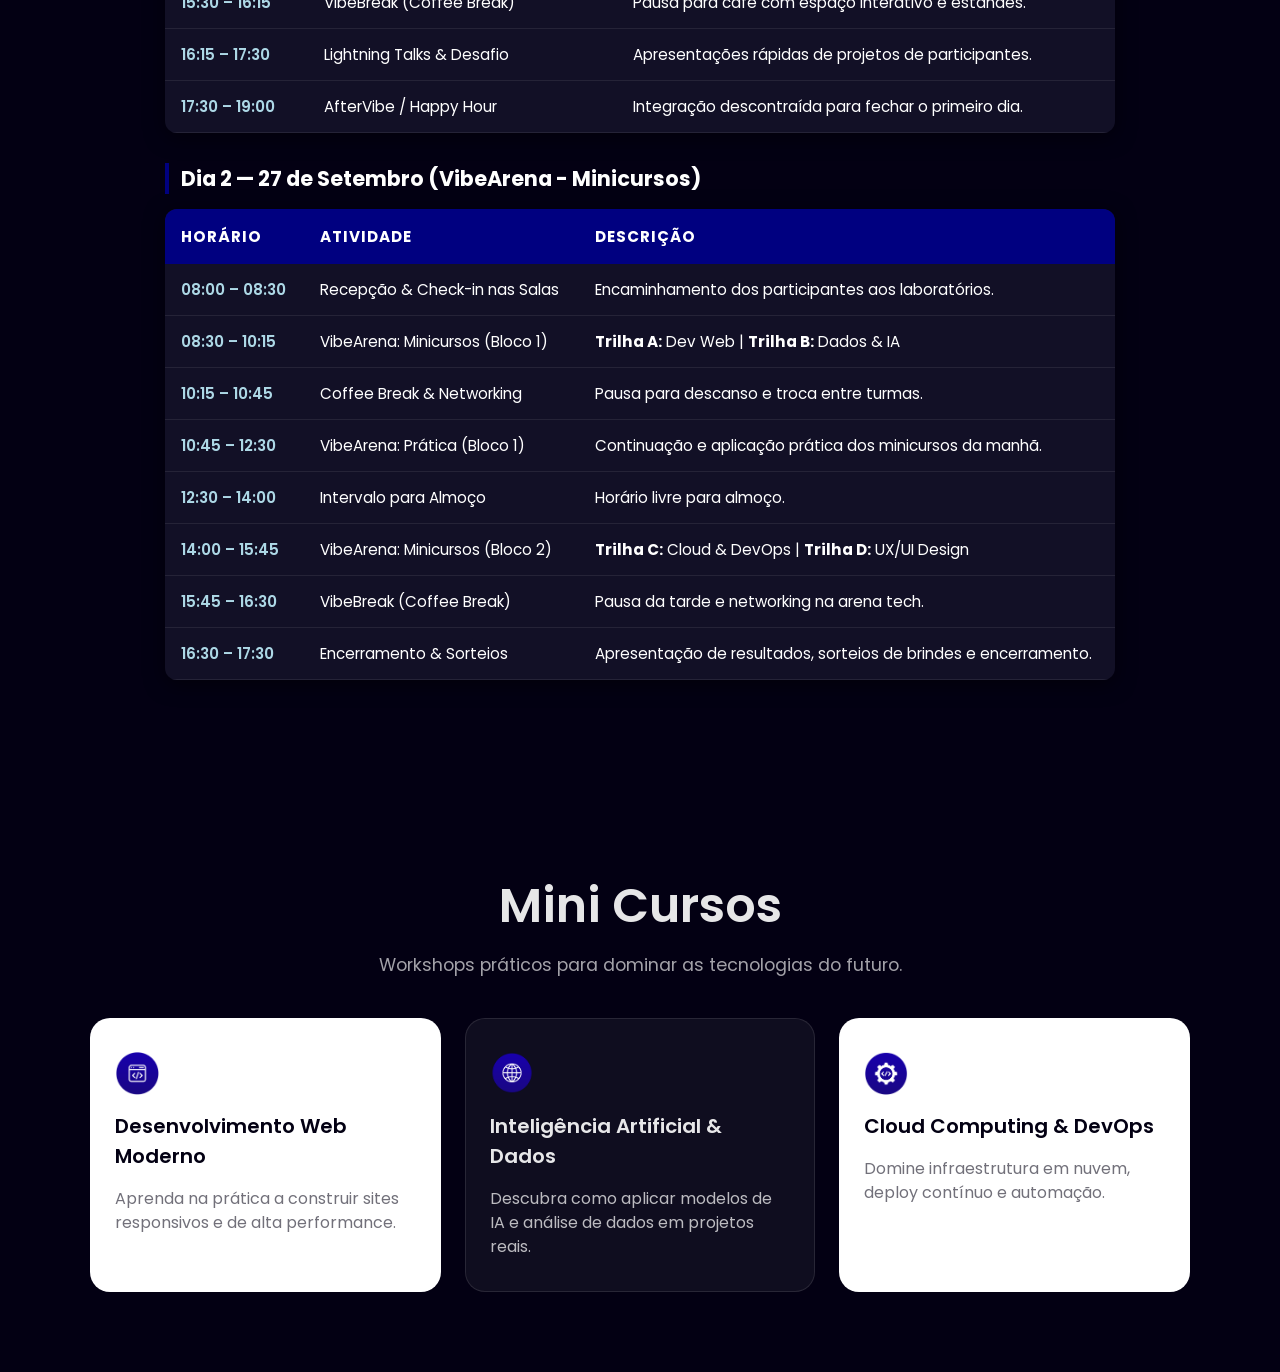
==== commit fca36afe: "15/09_2.0" ====
--- a/index.html
+++ b/index.html
@@ -37,6 +37,8 @@
       <h1>26 e 27 de setembro</h1>
       <p>Local: UFRB Cruz das Almas</p>
       <div class="divBotoes">
+        <a href="inscricao.html" 
+        class="botaoPrimario">Inscreva-se</a>
         <button class="botaoPrimario">Inscreva-se</button>
         <a href="https://wa.me/5575981817921?text=Ol%C3%A1%2C%20quero%20saber%20mais%20informa%C3%A7%C3%B5es%20do%20evento%20CodeVibe." target="_blank">
   <button class="botaoSecundario">Entrar em contato</button>
--- a/style.css
+++ b/style.css
@@ -21,7 +21,7 @@
   opacity: 0.8;
   line-height: 1.5;
 }
-
+/* inicio contato minicurso */
 a {
   color: #ffffff;
   opacity: 0.8;
@@ -66,7 +66,7 @@
 /* ==========================================
    3. BOTÕES
    ========================================== */
-button {
+button, a {
   display: inline-flex;
   justify-content: center;
   align-items: center;
@@ -81,7 +81,7 @@
   transition: all 0.3s ease;
 }
 
-button:hover {
+button:hover, a:hover {
   opacity: 1;
   transform: translateY(-2px);
 }
@@ -90,6 +90,13 @@
   background-color: rgba(255, 255, 255, 0.95);
   color: #030013;
   font-weight: 600;
+  text-decoration: none;
+  display: inline-block;
+  border: none;
+  cursor: pointer;
+  opacity: 0.85;
+  transition: all 0.3s ease;
+  
 }
 
 .botaoSecundario {
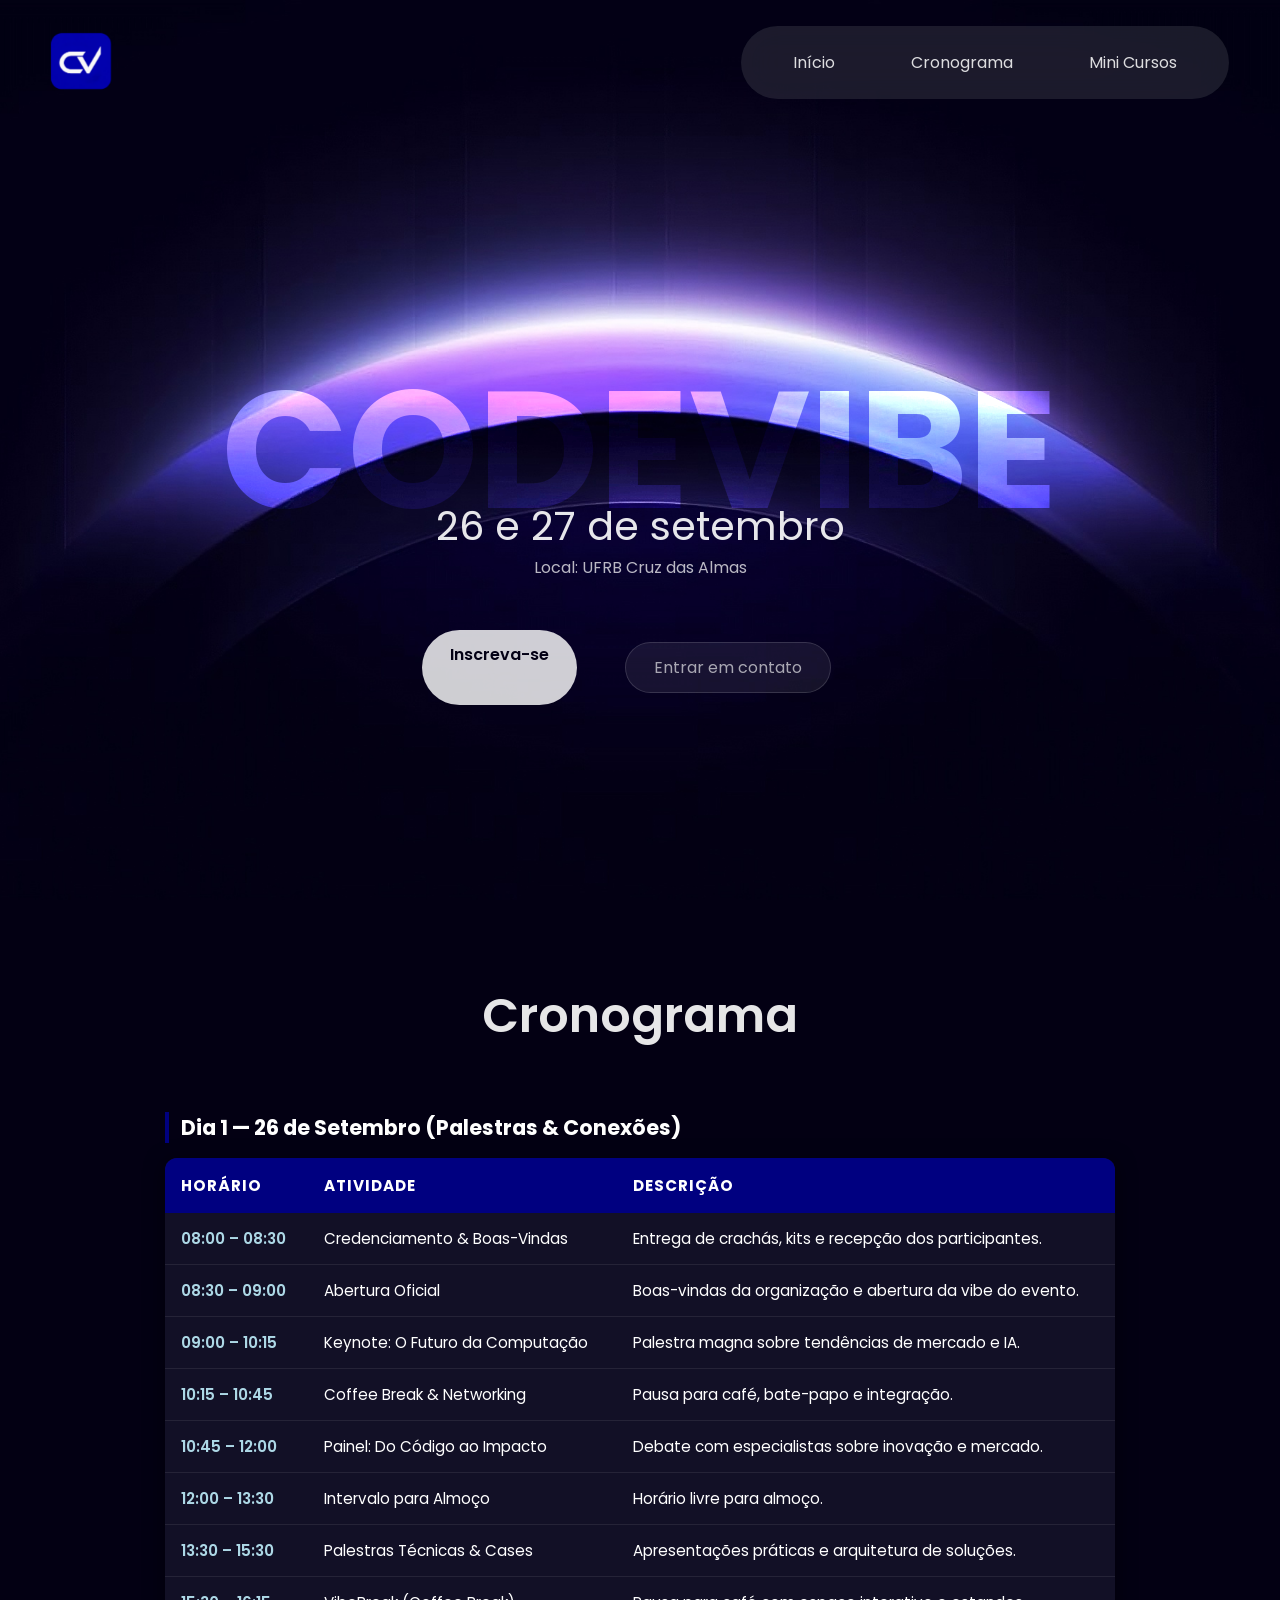
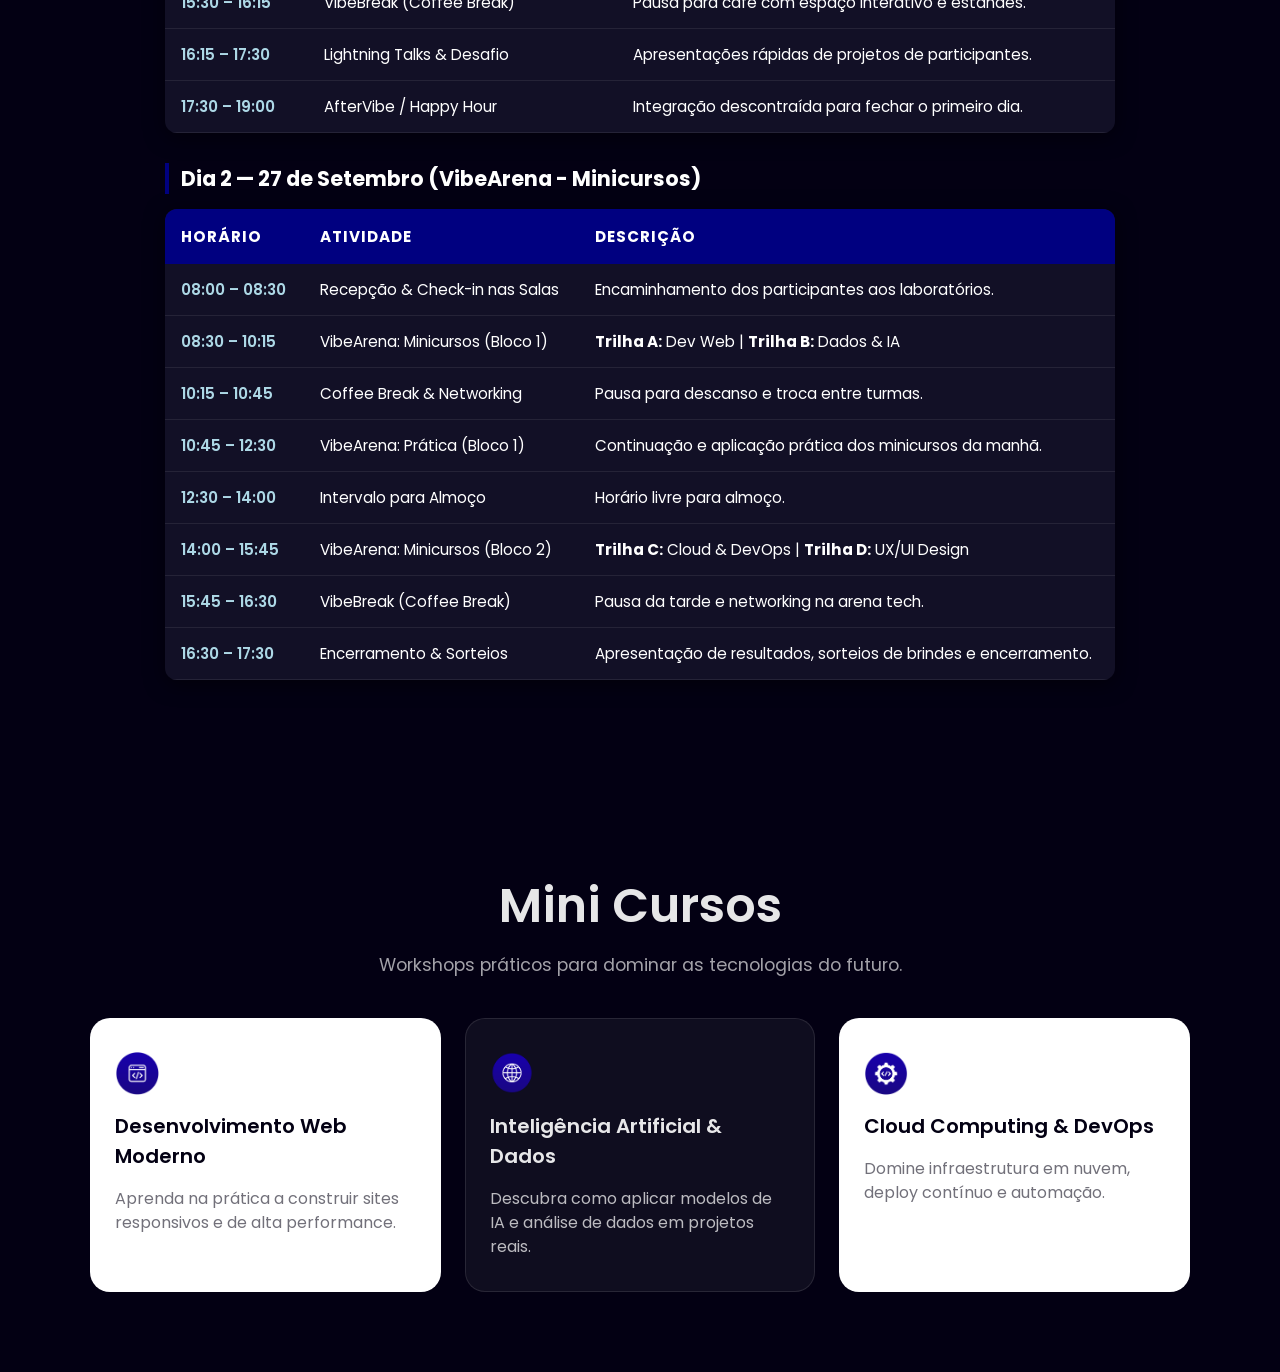
==== commit 93d6f751: "16/09" ====
--- a/index.html
+++ b/index.html
@@ -39,7 +39,7 @@
       <div class="divBotoes">
         <a href="inscricao.html" 
         class="botaoPrimario">Inscreva-se</a>
-        <button class="botaoPrimario">Inscreva-se</button>
+<!--/*        <button class="botaoPrimario">Inscreva-se</button>*/  -->
         <a href="https://wa.me/5575981817921?text=Ol%C3%A1%2C%20quero%20saber%20mais%20informa%C3%A7%C3%B5es%20do%20evento%20CodeVibe." target="_blank">
   <button class="botaoSecundario">Entrar em contato</button>
 </a>
--- a/style.css
+++ b/style.css
@@ -291,3 +291,4 @@
   color: lightblue;
   white-space: nowrap;
 }
+
